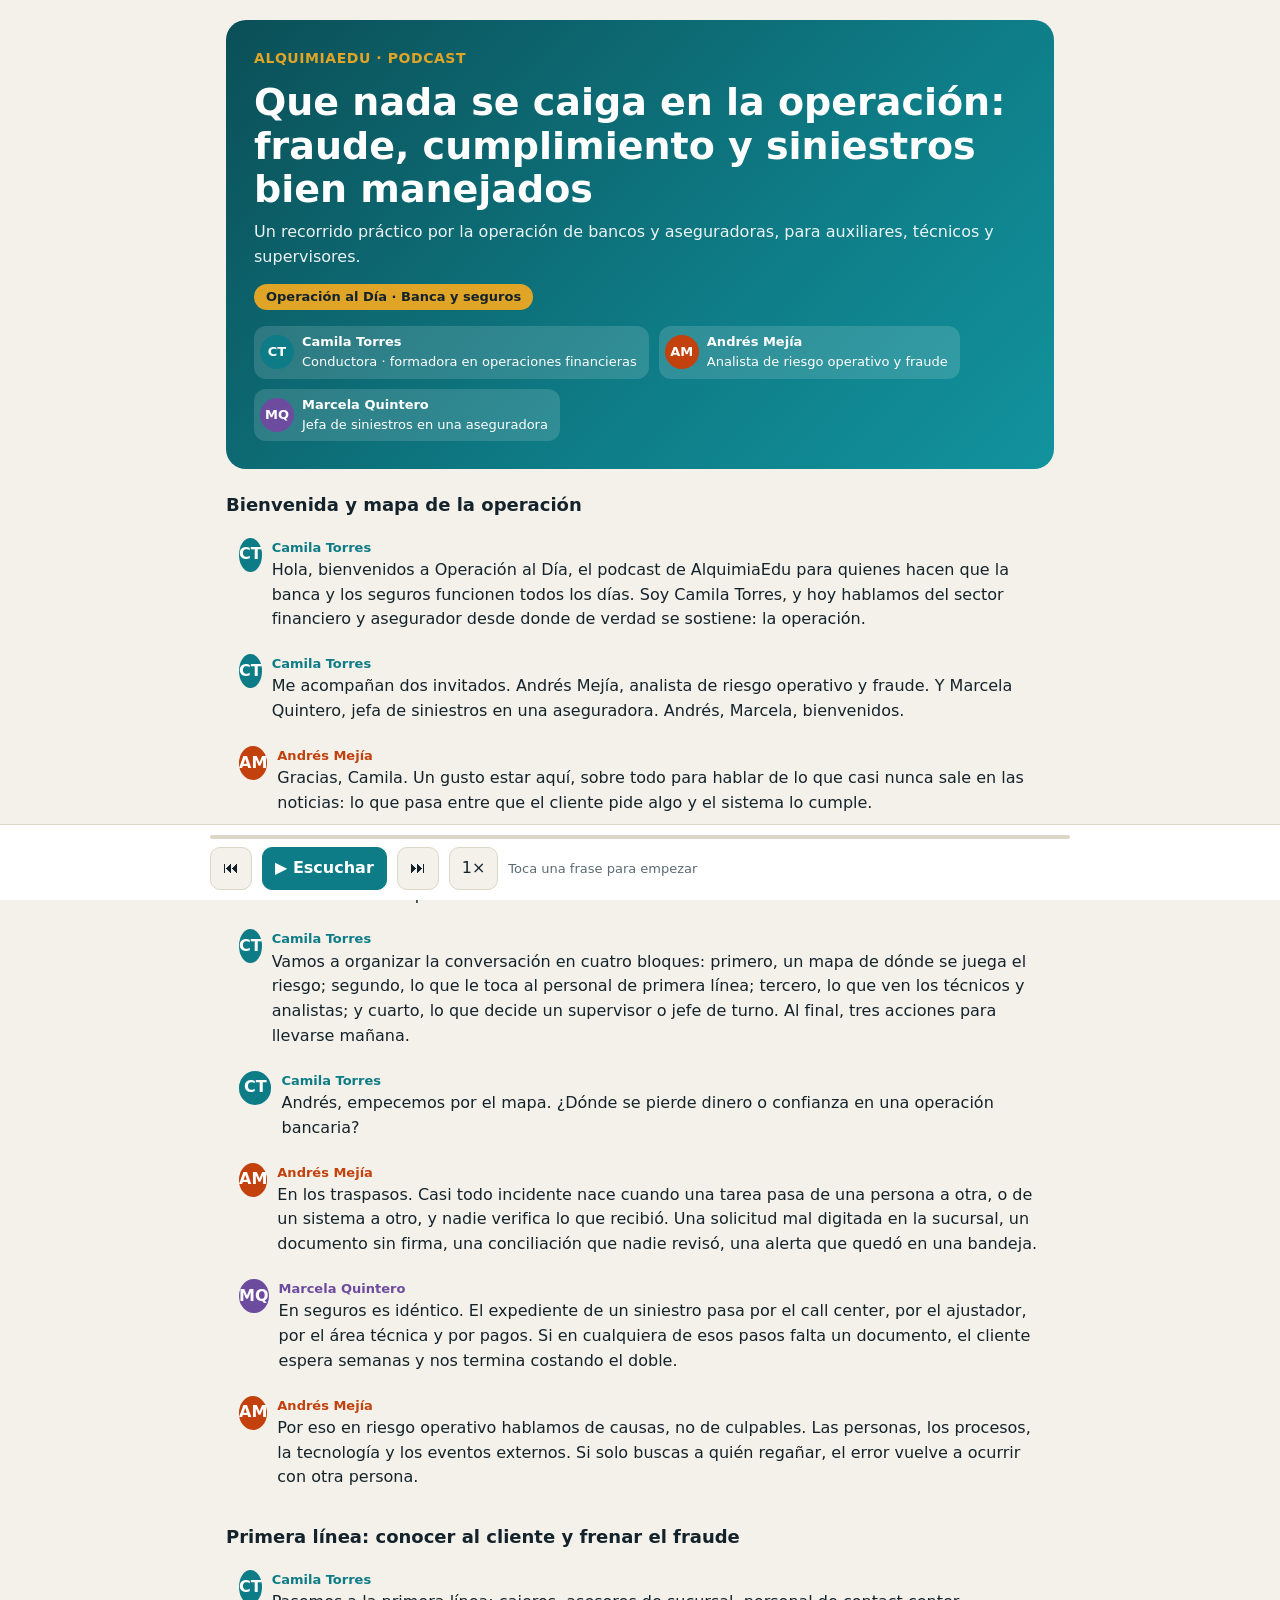
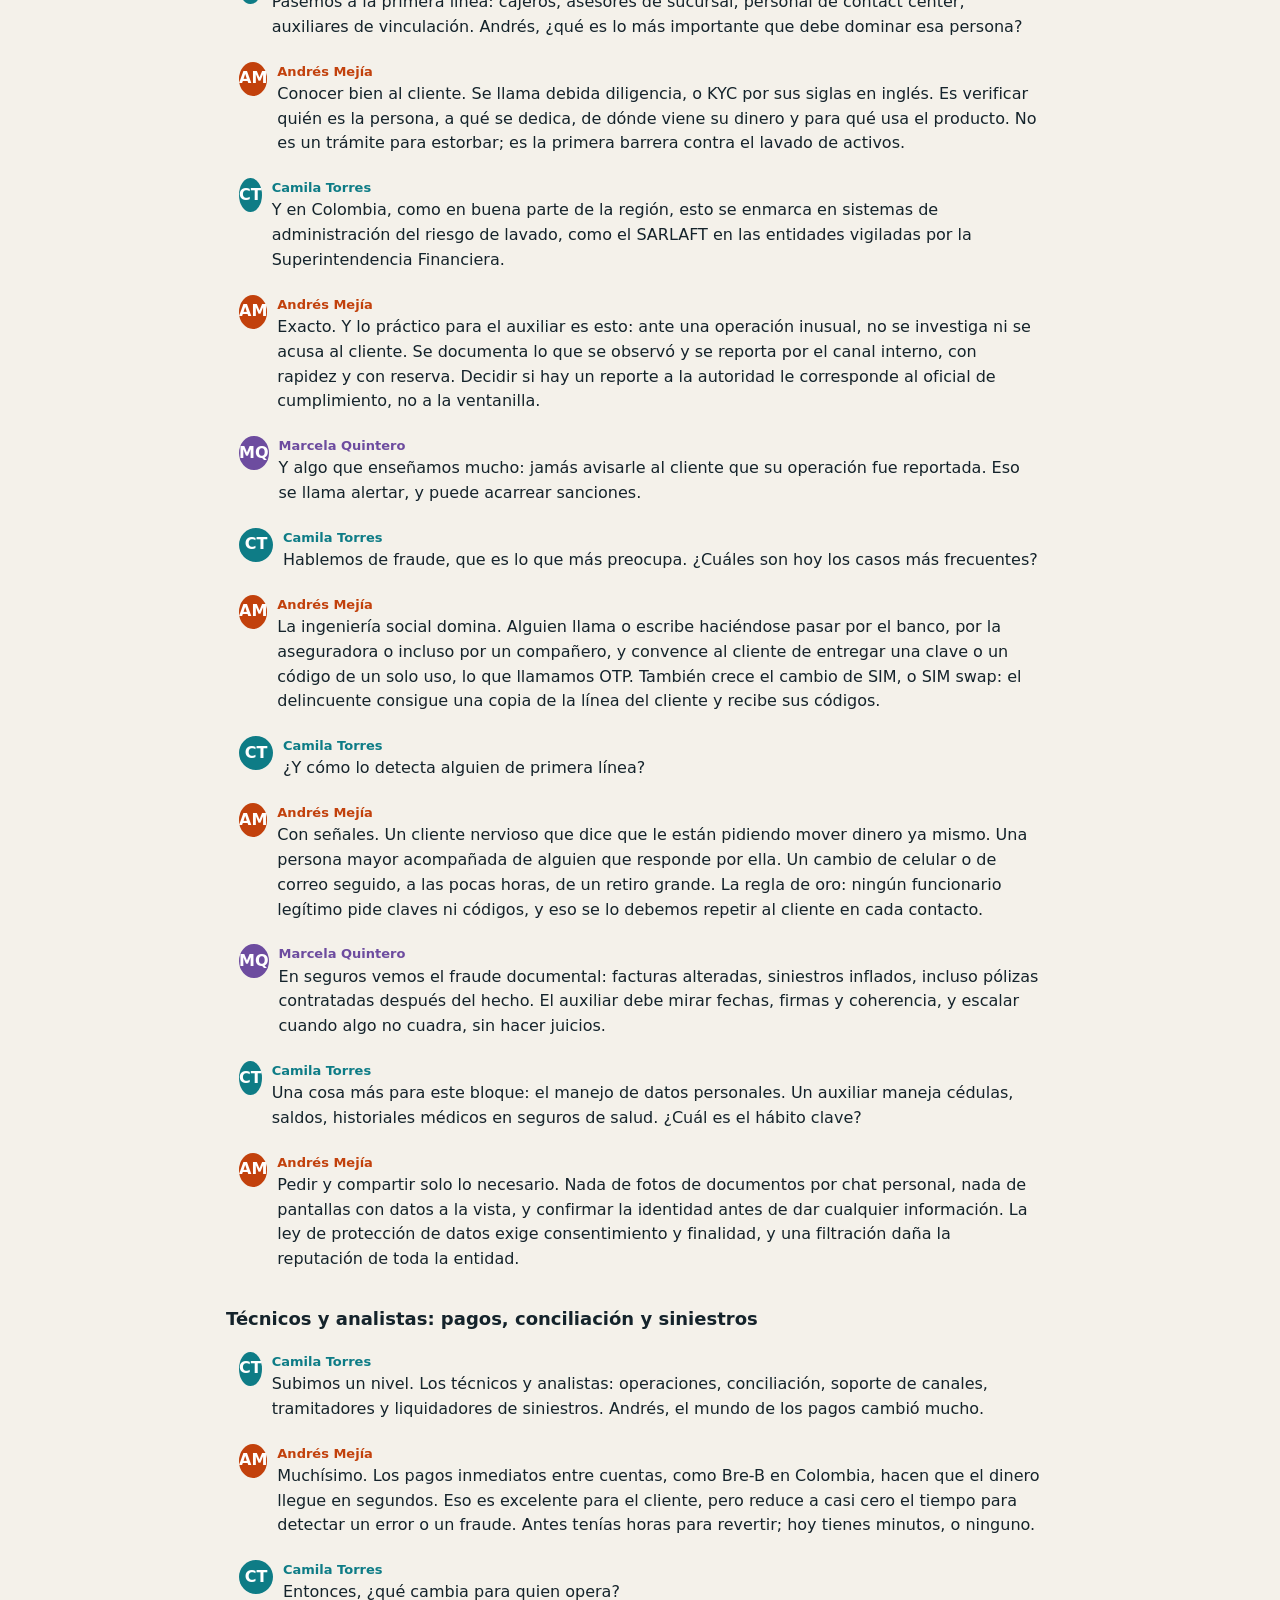
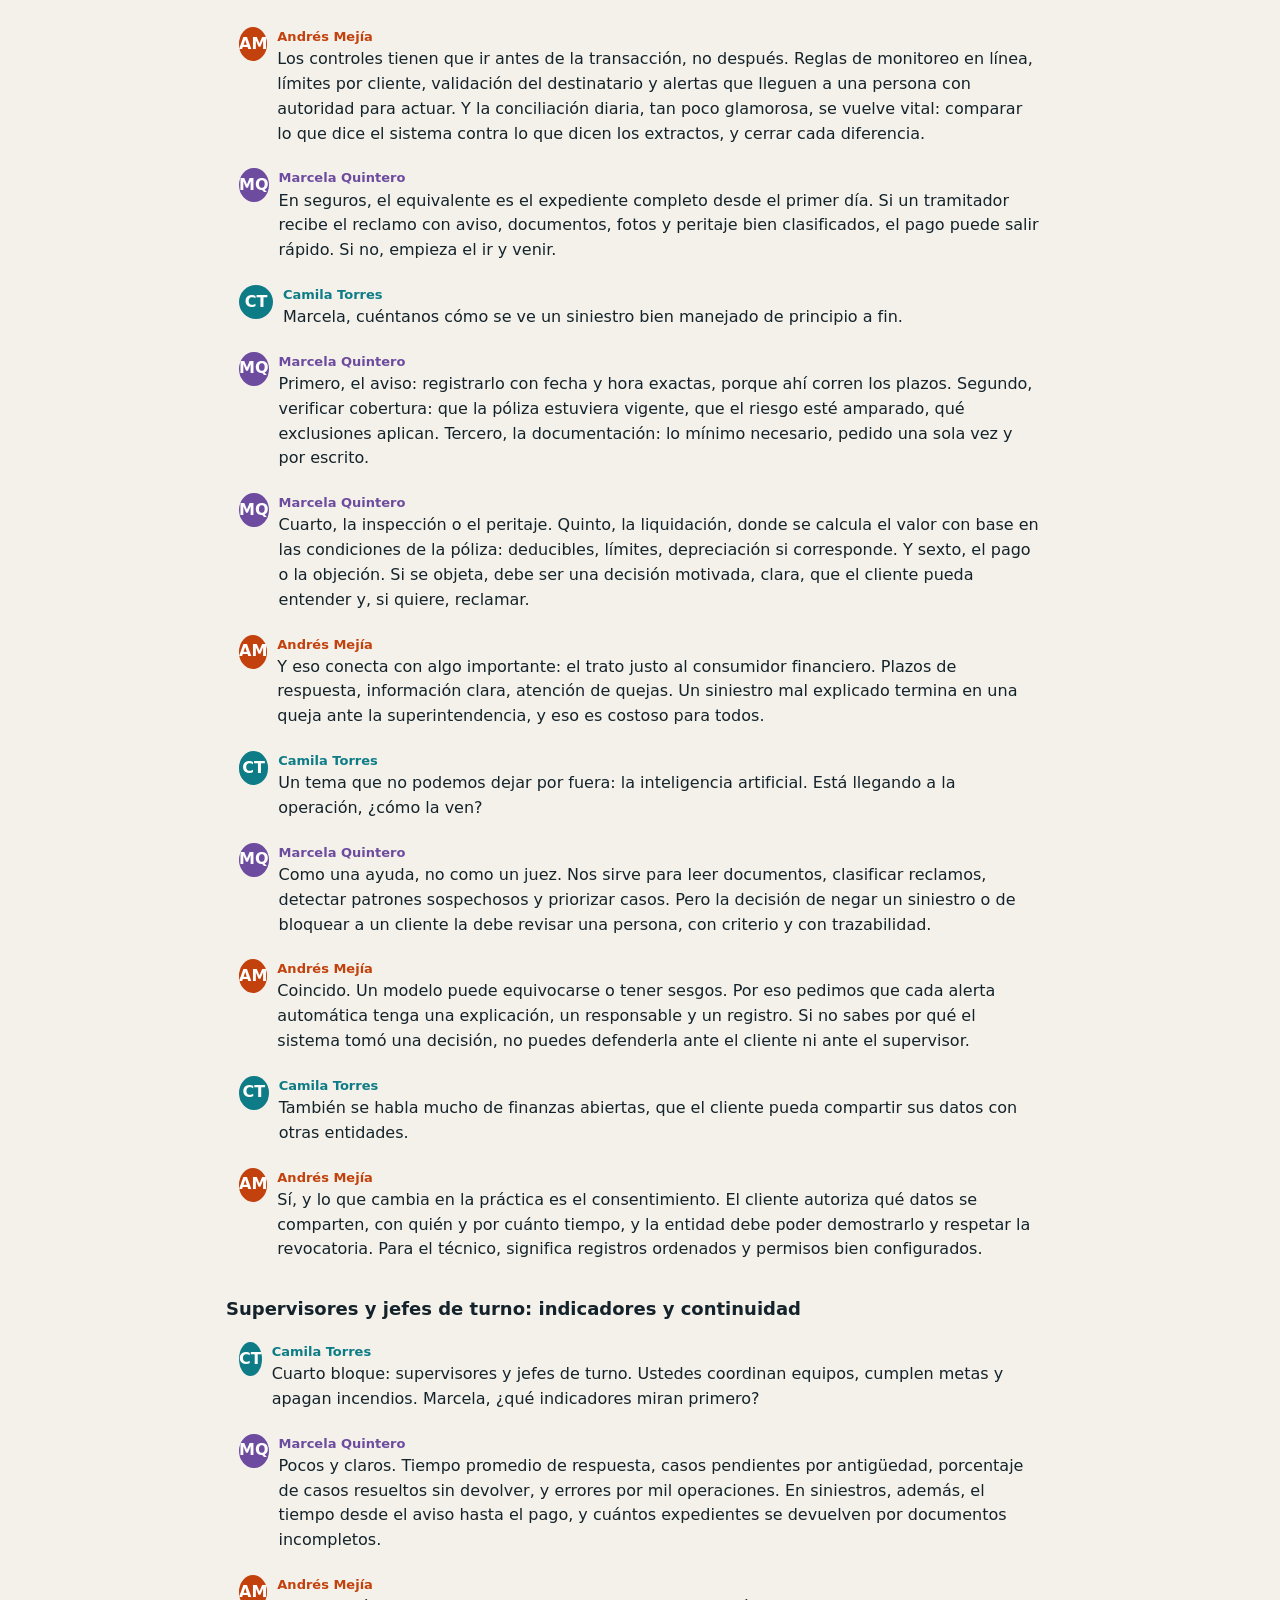
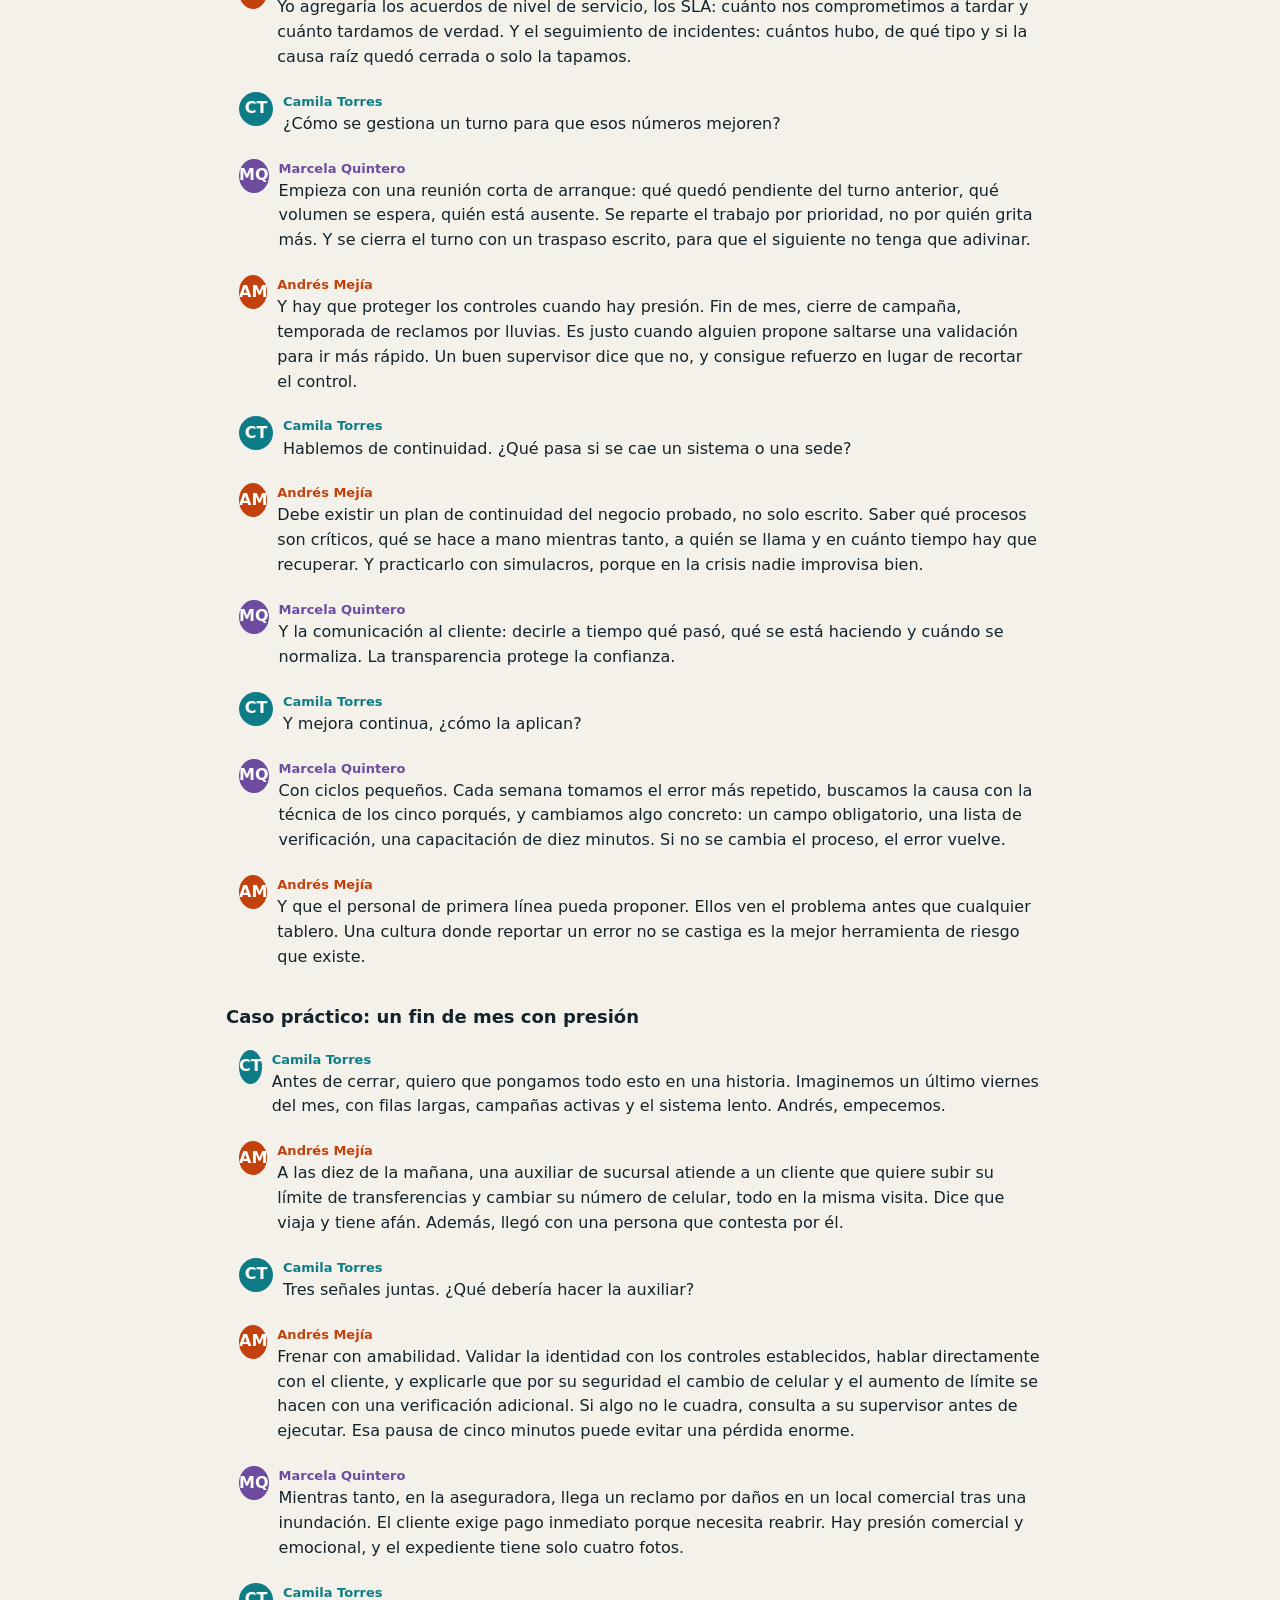
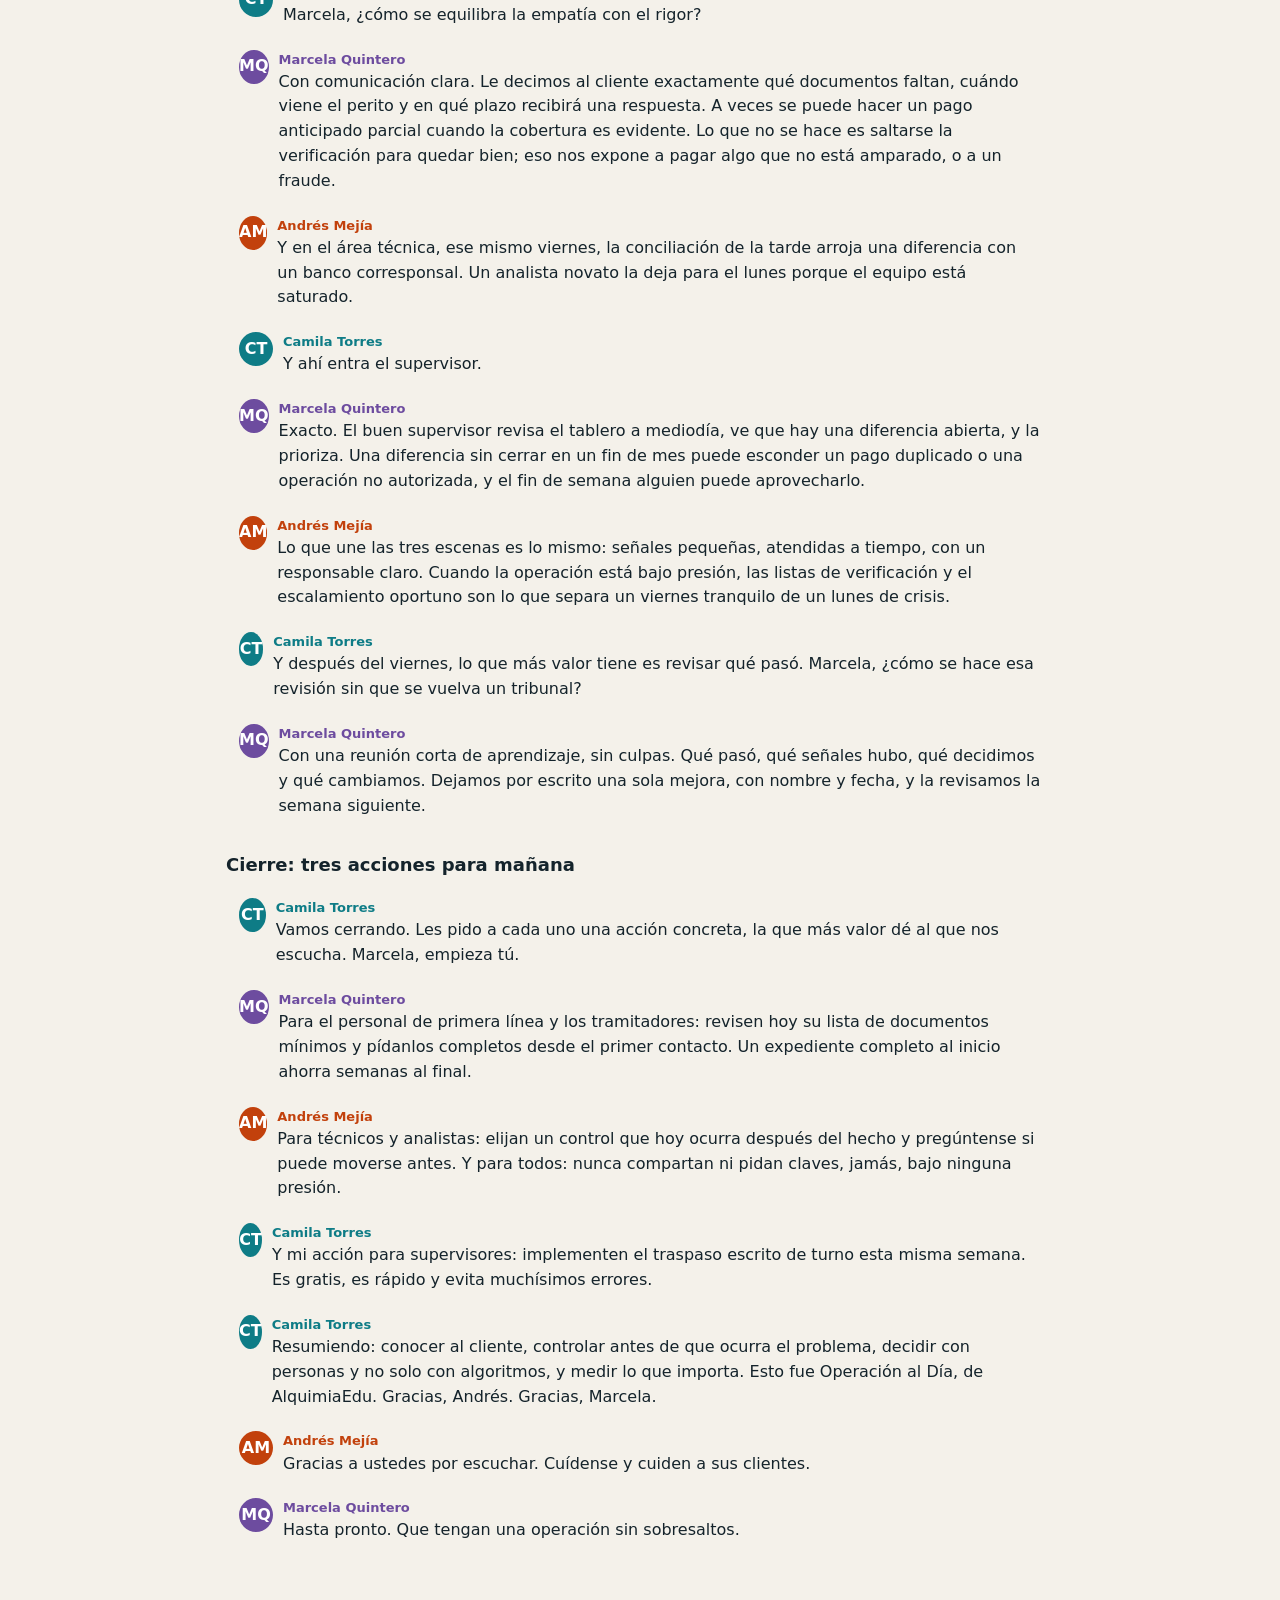
==== podcast-banca-seguros/index.html @ 1ac75e1a "Add files via upload" ====
<!doctype html>
<html lang="es">
<head>
<meta charset="utf-8">
<meta name="viewport" content="width=device-width, initial-scale=1">
<title>Operación al Día · Banca y seguros · AlquimiaEdu</title>
<meta name="description" content="Podcast de AlquimiaEdu sobre operación, fraude, cumplimiento y siniestros en banca y seguros.">
<style>
:root{--bg:#f4f1ea;--card:#fff;--ink:#14232b;--mut:#5b6b73;--line:#dcd6c8;--brand:#0e7c86;--acc:#e0a526}
@media(prefers-color-scheme:dark){:root{--bg:#10191e;--card:#17252c;--ink:#eef2f3;--mut:#9db0b8;--line:#2a3d46}}
*{box-sizing:border-box}body{margin:0;background:var(--bg);color:var(--ink);font:16px/1.55 system-ui,"Segoe UI",sans-serif}
.wrap{max-width:860px;margin:0 auto;padding:20px 16px 120px}
.hero{background:linear-gradient(135deg,#0b4f57,#0e7c86 60%,#12939e);color:#fff;border-radius:20px;padding:28px;margin-bottom:20px}
.brand{font-weight:800;letter-spacing:.04em;font-size:14px;color:var(--acc);text-transform:uppercase}
.hero h1{margin:.3em 0 .2em;font-size:clamp(26px,5vw,38px);line-height:1.15}.hero p{margin:.3em 0;opacity:.92}
.tag{display:inline-block;margin-top:10px;background:var(--acc);color:#14232b;font-weight:700;border-radius:99px;padding:3px 12px;font-size:13px}
.cast{display:flex;gap:10px;flex-wrap:wrap;margin:16px 0 0}
.who{display:flex;gap:8px;align-items:center;background:rgba(255,255,255,.14);border-radius:12px;padding:6px 12px 6px 6px;font-size:13px}
.av{width:34px;height:34px;border-radius:50%;display:grid;place-items:center;color:#fff;font-weight:700}
.chap{margin:22px 0 8px;font-weight:800;font-size:18px}
.line{display:flex;gap:10px;padding:10px 12px;border-radius:12px;cursor:pointer;border:1px solid transparent}
.line:hover{background:var(--card)}.line.on{background:var(--card);border-color:var(--brand);box-shadow:0 2px 10px rgba(0,0,0,.08)}
.line b{display:block;font-size:13px}.line span{color:var(--ink)}
.bar{position:fixed;left:0;right:0;bottom:0;background:var(--card);border-top:1px solid var(--line);padding:10px 16px}
.bar .in{max-width:860px;margin:0 auto;display:flex;align-items:center;gap:10px}
button{font:inherit;border:1px solid var(--line);background:var(--bg);color:var(--ink);border-radius:10px;padding:8px 12px;cursor:pointer}
button.play{background:var(--brand);color:#fff;border-color:var(--brand);font-weight:700;min-width:96px}
.now{flex:1;min-width:0;font-size:13px;color:var(--mut);white-space:nowrap;overflow:hidden;text-overflow:ellipsis}
.prog{height:4px;background:var(--line);border-radius:4px;margin-bottom:8px;max-width:860px;margin-inline:auto}.prog i{display:block;height:100%;width:0;background:var(--acc);border-radius:4px}
.msg{background:#fff3d6;color:#5a4300;border-radius:10px;padding:10px 12px;margin:12px 0;font-size:14px}
</style>
</head>
<body>
<div class="wrap">
  <header class="hero">
    <div class="brand">AlquimiaEdu · Podcast</div>
    <h1 id="t"></h1><p id="l"></p>
    <span class="tag" id="tag"></span>
    <div class="cast" id="cast"></div>
  </header>
  <div class="msg" id="msg" hidden>Aún no hay audio generado. En GitHub ve a Actions → «Generar voz del podcast» → Run workflow.</div>
  <main id="list"></main>
</div>
<div class="bar"><div class="prog"><i id="pb"></i></div><div class="in">
  <button id="prev" aria-label="Anterior">⏮</button><button class="play" id="play">▶ Escuchar</button><button id="next" aria-label="Siguiente">⏭</button>
  <button id="spd">1×</button><div class="now" id="now">Toca una frase para empezar</div></div></div>
<script src="content.js"></script>
<script>
const P=PODCAST,$=s=>document.querySelector(s);
const hash=s=>{s=s.trim();let h=5381;for(const c of s)h=(((h<<5)+h)+c.codePointAt(0))>>>0;return h.toString(16)};
const all=[];let i=0,playing=false,rate=1;const a=new Audio();a.preload="auto";
$("#t").textContent=P.title;$("#l").textContent=P.lead;$("#tag").textContent=P.show+" · "+P.sector;
const ini=n=>n.split(" ").map(x=>x[0]).join("");
Object.values(P.speakers).forEach(s=>{$("#cast").insertAdjacentHTML("beforeend",`<div class="who"><div class="av" style="background:${s.color}">${ini(s.name)}</div><div><b>${s.name}</b><br>${s.role}</div></div>`)});
P.chapters.forEach(c=>{const h=document.createElement("div");h.className="chap";h.textContent=c.title;$("#list").append(h);
 c.lines.forEach(([sp,tx])=>{const k=all.length,s=P.speakers[sp],d=document.createElement("div");d.className="line";
  d.innerHTML=`<div class="av" style="background:${s.color}">${ini(s.name)}</div><div><b style="color:${s.color}">${s.name}</b><span>${tx}</span></div>`;
  d.onclick=()=>{go(k,true)};$("#list").append(d);all.push({sp,tx,el:d,src:"audio/"+hash(tx)+".mp3"})})});
function go(k,start){i=Math.max(0,Math.min(all.length-1,k));const it=all[i];
 document.querySelectorAll(".line.on").forEach(e=>e.classList.remove("on"));it.el.classList.add("on");
 it.el.scrollIntoView({block:"center",behavior:"smooth"});$("#now").textContent=P.speakers[it.sp].name+" · "+it.tx;
 $("#pb").style.width=(i/all.length*100)+"%";a.src=it.src;a.playbackRate=rate;
 if(start||playing){playing=true;a.play().catch(()=>{$("#msg").hidden=false});$("#play").textContent="⏸ Pausa"}}
a.onended=()=>{i<all.length-1?go(i+1):(playing=false,$("#play").textContent="▶ Escuchar")};
a.onerror=()=>{$("#msg").hidden=false};
$("#play").onclick=()=>{if(playing){a.pause();playing=false;$("#play").textContent="▶ Escuchar"}else{if(!a.src)go(0,true);else{playing=true;a.play();$("#play").textContent="⏸ Pausa"}}};
$("#prev").onclick=()=>go(i-1,true);$("#next").onclick=()=>go(i+1,true);
$("#spd").onclick=()=>{rate=rate>=1.5?0.85:rate+(rate<1?0.15:0.25);a.playbackRate=rate;$("#spd").textContent=rate.toFixed(2).replace(/0$/,"").replace(/\.$/,"")+"×"};
</script>
</body>
</html>
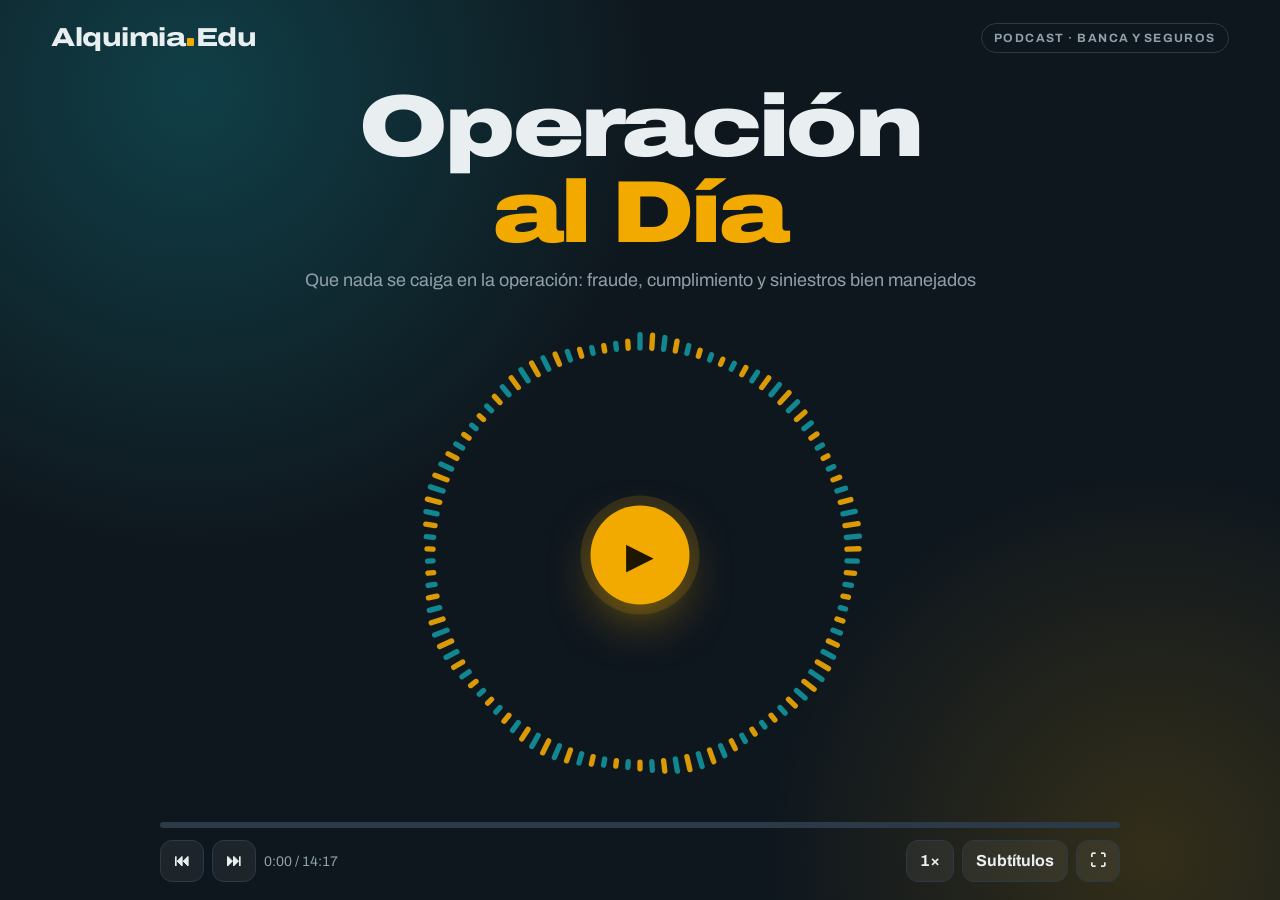
==== commit 004c95b8: "Add files via upload" ====
--- a/podcast-banca-seguros/index.html
+++ b/podcast-banca-seguros/index.html
@@ -2,70 +2,106 @@
 <html lang="es">
 <head>
 <meta charset="utf-8">
-<meta name="viewport" content="width=device-width, initial-scale=1">
+<meta name="viewport" content="width=device-width, initial-scale=1, viewport-fit=cover">
 <title>Operación al Día · Banca y seguros · AlquimiaEdu</title>
 <meta name="description" content="Podcast de AlquimiaEdu sobre operación, fraude, cumplimiento y siniestros en banca y seguros.">
+<meta name="theme-color" content="#0f171e">
+<link rel="preconnect" href="https://fonts.googleapis.com">
+<link rel="preconnect" href="https://fonts.gstatic.com" crossorigin>
+<link href="https://fonts.googleapis.com/css2?family=Archivo:wdth,wght@62..125,400..900&display=swap" rel="stylesheet">
 <style>
-:root{--bg:#f4f1ea;--card:#fff;--ink:#14232b;--mut:#5b6b73;--line:#dcd6c8;--brand:#0e7c86;--acc:#e0a526}
-@media(prefers-color-scheme:dark){:root{--bg:#10191e;--card:#17252c;--ink:#eef2f3;--mut:#9db0b8;--line:#2a3d46}}
-*{box-sizing:border-box}body{margin:0;background:var(--bg);color:var(--ink);font:16px/1.55 system-ui,"Segoe UI",sans-serif}
-.wrap{max-width:860px;margin:0 auto;padding:20px 16px 120px}
-.hero{background:linear-gradient(135deg,#0b4f57,#0e7c86 60%,#12939e);color:#fff;border-radius:20px;padding:28px;margin-bottom:20px}
-.brand{font-weight:800;letter-spacing:.04em;font-size:14px;color:var(--acc);text-transform:uppercase}
-.hero h1{margin:.3em 0 .2em;font-size:clamp(26px,5vw,38px);line-height:1.15}.hero p{margin:.3em 0;opacity:.92}
-.tag{display:inline-block;margin-top:10px;background:var(--acc);color:#14232b;font-weight:700;border-radius:99px;padding:3px 12px;font-size:13px}
-.cast{display:flex;gap:10px;flex-wrap:wrap;margin:16px 0 0}
-.who{display:flex;gap:8px;align-items:center;background:rgba(255,255,255,.14);border-radius:12px;padding:6px 12px 6px 6px;font-size:13px}
-.av{width:34px;height:34px;border-radius:50%;display:grid;place-items:center;color:#fff;font-weight:700}
-.chap{margin:22px 0 8px;font-weight:800;font-size:18px}
-.line{display:flex;gap:10px;padding:10px 12px;border-radius:12px;cursor:pointer;border:1px solid transparent}
-.line:hover{background:var(--card)}.line.on{background:var(--card);border-color:var(--brand);box-shadow:0 2px 10px rgba(0,0,0,.08)}
-.line b{display:block;font-size:13px}.line span{color:var(--ink)}
-.bar{position:fixed;left:0;right:0;bottom:0;background:var(--card);border-top:1px solid var(--line);padding:10px 16px}
-.bar .in{max-width:860px;margin:0 auto;display:flex;align-items:center;gap:10px}
-button{font:inherit;border:1px solid var(--line);background:var(--bg);color:var(--ink);border-radius:10px;padding:8px 12px;cursor:pointer}
-button.play{background:var(--brand);color:#fff;border-color:var(--brand);font-weight:700;min-width:96px}
-.now{flex:1;min-width:0;font-size:13px;color:var(--mut);white-space:nowrap;overflow:hidden;text-overflow:ellipsis}
-.prog{height:4px;background:var(--line);border-radius:4px;margin-bottom:8px;max-width:860px;margin-inline:auto}.prog i{display:block;height:100%;width:0;background:var(--acc);border-radius:4px}
-.msg{background:#fff3d6;color:#5a4300;border-radius:10px;padding:10px 12px;margin:12px 0;font-size:14px}
+:root{--bg:#0f171e;--ink:#e9eef0;--mut:#8fa0aa;--line:#2b3a46;--andon:#f2a900;--teal:#12939e}
+*{box-sizing:border-box}
+html,body{height:100%;margin:0}
+body{background:var(--bg);color:var(--ink);font:16px/1.5 "Archivo","Helvetica Neue",Arial,system-ui,sans-serif;-webkit-font-smoothing:antialiased;overflow:hidden}
+.app{position:fixed;inset:0;display:grid;grid-template-columns:minmax(0,1fr);grid-template-rows:auto auto 1fr auto auto;padding:max(18px,env(safe-area-inset-top)) clamp(18px,4vw,56px) max(18px,env(safe-area-inset-bottom));
+ background:radial-gradient(60vmax 60vmax at 15% 10%,rgba(18,147,158,.32),transparent 60%),radial-gradient(50vmax 50vmax at 90% 95%,rgba(242,169,0,.16),transparent 60%),var(--bg)}
+.top{display:flex;align-items:center;justify-content:space-between;gap:12px}
+.brand{display:inline-flex;align-items:baseline;font-weight:800;font-stretch:125%;font-size:clamp(18px,2.2vw,26px);letter-spacing:-.02em;white-space:nowrap}
+.brand i{display:inline-block;width:.3em;height:.3em;background:var(--andon);margin:0 .06em;border-radius:1px}
+.pill{font-size:12px;font-weight:700;letter-spacing:.12em;text-transform:uppercase;color:var(--mut);border:1px solid var(--line);border-radius:99px;padding:5px 12px}
+.hero{text-align:center;padding-top:clamp(8px,3vh,32px)}
+.hero h1{margin:0;font-weight:900;font-stretch:125%;font-size:clamp(30px,min(7vw,10.5vh),88px);line-height:.98;letter-spacing:-.03em}
+.hero h1 em{font-style:normal;color:var(--andon)}
+.hero p{margin:.6em auto 0;max-width:38em;color:var(--mut);font-size:clamp(13px,1.6vw,18px)}
+.viz{position:relative;min-height:0}
+.viz canvas{position:absolute;left:0;right:0;top:-14%;bottom:-14%;width:100%;height:128%;pointer-events:none}
+#play{position:absolute;left:50%;top:50%;transform:translate(-50%,-50%);width:clamp(72px,11vmin,112px);height:clamp(72px,11vmin,112px);border-radius:50%;border:0;background:var(--andon);color:#1d1600;font-size:clamp(26px,4vmin,42px);cursor:pointer;box-shadow:0 0 0 10px rgba(242,169,0,.15),0 20px 50px -10px rgba(242,169,0,.5);transition:transform .15s}
+#play:hover{transform:translate(-50%,-50%) scale(1.05)}
+.cc{min-height:0;max-width:960px;width:100%;margin:0 auto;text-align:center;font-size:clamp(16px,2.4vw,26px);line-height:1.35;font-weight:500;display:none;padding:0 4px 10px;max-height:24vh;overflow:auto}
+.cc.on{display:block}.cc small{display:block;font-size:.5em;letter-spacing:.14em;text-transform:uppercase;color:var(--andon);font-weight:800;margin-bottom:4px}
+.bar{max-width:960px;width:100%;margin:0 auto}
+.pr{height:6px;background:var(--line);border-radius:6px;cursor:pointer;position:relative;margin:6px 0 12px}
+.pr i{position:absolute;left:0;top:0;bottom:0;width:0;background:linear-gradient(90deg,var(--teal),var(--andon));border-radius:6px}
+.row{display:flex;align-items:center;gap:8px}.row .sp{flex:1}
+.time{font-variant-numeric:tabular-nums;color:var(--mut);font-size:14px;min-width:7.5em}
+button.c{font:inherit;font-weight:700;color:var(--ink);background:rgba(255,255,255,.06);border:1px solid var(--line);border-radius:12px;padding:8px 13px;cursor:pointer}
+button.c:hover{background:rgba(255,255,255,.12)}button.c[aria-pressed=true]{background:var(--andon);color:#1d1600;border-color:var(--andon)}
+button:focus-visible{outline:3px solid var(--andon);outline-offset:2px}
+.tag{display:none;font-size:11px;color:var(--mut)}
+@media(max-width:560px){.pill{font-size:10px;padding:4px 9px;letter-spacing:.06em}.time{min-width:0;font-size:12px}button.c{padding:8px 10px}.row{gap:6px}.tag{display:none!important}}
+@media(max-height:560px){.hero p{display:none}}
 </style>
 </head>
 <body>
-<div class="wrap">
-  <header class="hero">
-    <div class="brand">AlquimiaEdu · Podcast</div>
-    <h1 id="t"></h1><p id="l"></p>
-    <span class="tag" id="tag"></span>
-    <div class="cast" id="cast"></div>
-  </header>
-  <div class="msg" id="msg" hidden>Aún no hay audio generado. En GitHub ve a Actions → «Generar voz del podcast» → Run workflow.</div>
-  <main id="list"></main>
+<div class="app" id="app">
+  <div class="top"><span class="brand">Alquimia<i></i>Edu</span><span class="pill">Podcast · Banca y seguros</span></div>
+  <div class="hero"><h1>Operación<br><em>al Día</em></h1><p id="ttl"></p></div>
+  <div class="viz"><canvas id="wv"></canvas><button id="play" aria-label="Reproducir">▶</button></div>
+  <div class="cc" id="cc" aria-live="polite"></div>
+  <div class="bar">
+    <div class="pr" id="pr"><i id="pb"></i></div>
+    <div class="row">
+      <button class="c" id="prev" aria-label="Anterior">⏮</button>
+      <button class="c" id="next" aria-label="Siguiente">⏭</button>
+      <span class="time" id="tm">0:00 / 0:00</span><span class="tag" id="tag">Voz del navegador</span><span class="sp"></span>
+      <button class="c" id="spd" aria-label="Velocidad">1×</button>
+      <button class="c" id="ccb" aria-pressed="false">Subtítulos</button>
+      <button class="c" id="fs" aria-label="Pantalla completa">⛶</button>
+    </div>
+  </div>
 </div>
-<div class="bar"><div class="prog"><i id="pb"></i></div><div class="in">
-  <button id="prev" aria-label="Anterior">⏮</button><button class="play" id="play">▶ Escuchar</button><button id="next" aria-label="Siguiente">⏭</button>
-  <button id="spd">1×</button><div class="now" id="now">Toca una frase para empezar</div></div></div>
 <script src="content.js"></script>
 <script>
-const P=PODCAST,$=s=>document.querySelector(s);
+const P=PODCAST,$=s=>document.querySelector(s),all=[];
 const hash=s=>{s=s.trim();let h=5381;for(const c of s)h=(((h<<5)+h)+c.codePointAt(0))>>>0;return h.toString(16)};
-const all=[];let i=0,playing=false,rate=1;const a=new Audio();a.preload="auto";
-$("#t").textContent=P.title;$("#l").textContent=P.lead;$("#tag").textContent=P.show+" · "+P.sector;
-const ini=n=>n.split(" ").map(x=>x[0]).join("");
-Object.values(P.speakers).forEach(s=>{$("#cast").insertAdjacentHTML("beforeend",`<div class="who"><div class="av" style="background:${s.color}">${ini(s.name)}</div><div><b>${s.name}</b><br>${s.role}</div></div>`)});
-P.chapters.forEach(c=>{const h=document.createElement("div");h.className="chap";h.textContent=c.title;$("#list").append(h);
- c.lines.forEach(([sp,tx])=>{const k=all.length,s=P.speakers[sp],d=document.createElement("div");d.className="line";
-  d.innerHTML=`<div class="av" style="background:${s.color}">${ini(s.name)}</div><div><b style="color:${s.color}">${s.name}</b><span>${tx}</span></div>`;
-  d.onclick=()=>{go(k,true)};$("#list").append(d);all.push({sp,tx,el:d,src:"audio/"+hash(tx)+".mp3"})})});
-function go(k,start){i=Math.max(0,Math.min(all.length-1,k));const it=all[i];
- document.querySelectorAll(".line.on").forEach(e=>e.classList.remove("on"));it.el.classList.add("on");
- it.el.scrollIntoView({block:"center",behavior:"smooth"});$("#now").textContent=P.speakers[it.sp].name+" · "+it.tx;
- $("#pb").style.width=(i/all.length*100)+"%";a.src=it.src;a.playbackRate=rate;
- if(start||playing){playing=true;a.play().catch(()=>{$("#msg").hidden=false});$("#play").textContent="⏸ Pausa"}}
-a.onended=()=>{i<all.length-1?go(i+1):(playing=false,$("#play").textContent="▶ Escuchar")};
-a.onerror=()=>{$("#msg").hidden=false};
-$("#play").onclick=()=>{if(playing){a.pause();playing=false;$("#play").textContent="▶ Escuchar"}else{if(!a.src)go(0,true);else{playing=true;a.play();$("#play").textContent="⏸ Pausa"}}};
+const fmt=t=>{t=Math.max(0,Math.round(t));return Math.floor(t/60)+":"+String(t%60).padStart(2,"0")};
+let i=0,playing=false,rate=1,tok=0,useTTS=false,vox={};const dur={},a=new Audio();a.preload="auto";
+$("#ttl").textContent=P.title;
+P.chapters.forEach(c=>c.lines.forEach(([sp,tx])=>all.push({sp,tx,src:"audio/"+hash(tx)+".mp3"})));
+const est=l=>dur[l.src]||l.tx.split(/\s+/).length/2.6,total=()=>all.reduce((n,l)=>n+est(l),0);
+function pickVoices(){const v=(speechSynthesis.getVoices()||[]).filter(x=>/^es/i.test(x.lang)),g=v.filter(x=>/google/i.test(x.name)),pool=g.length?g:v;
+ const fem=pool.filter(x=>/female|mujer|sabina|helena|paulina|monica|mónica|elena|laura|google/i.test(x.name)),mas=pool.filter(x=>/male|hombre|jorge|diego|pablo|raul|raúl|juan|carlos/i.test(x.name));
+ vox={camila:{v:fem[0]||pool[0],p:1.12},andres:{v:mas[0]||pool[1]||pool[0],p:.82},marcela:{v:fem[1]||pool[2]||pool[0],p:.98}}}
+if("speechSynthesis" in window){pickVoices();speechSynthesis.onvoiceschanged=pickVoices}
+function show(){const l=all[i];$("#cc").innerHTML=`<small>${P.speakers[l.sp].name}</small>${l.tx}`;$("#tag").style.display=useTTS?"inline":"none";upd()}
+function upd(){const pre=all.slice(0,i).reduce((n,l)=>n+est(l),0),cur=useTTS?0:(a.currentTime||0),T=total();
+ $("#pb").style.width=Math.min(100,(pre+cur)/T*100)+"%";$("#tm").textContent=fmt(pre+cur)+" / "+fmt(T)}
+function setPlay(p){playing=p;$("#play").textContent=p?"⏸":"▶";$("#play").setAttribute("aria-label",p?"Pausar":"Reproducir")}
+function speak(l,my){useTTS=true;show();
+ if(!("speechSynthesis" in window))return setTimeout(()=>{if(my===tok)finish()},Math.max(2500,est(l)*1000/rate));
+ speechSynthesis.cancel();const u=new SpeechSynthesisUtterance(l.tx),c=vox[l.sp]||{};u.lang="es-ES";if(c.v){u.voice=c.v;u.lang=c.v.lang}u.rate=rate;u.pitch=c.p||1;
+ u.onend=()=>{if(my===tok)finish()};u.onerror=()=>{if(my===tok&&playing)finish()};speechSynthesis.speak(u)}
+function finish(){i<all.length-1?go(i+1,true):(setPlay(false),i=0,show())}
+function go(k,start){i=Math.max(0,Math.min(all.length-1,k));const my=++tok,l=all[i];a.pause();if("speechSynthesis" in window)speechSynthesis.cancel();
+ useTTS=false;show();if(!(start||playing))return;setPlay(true);
+ a.onerror=()=>{if(my===tok)speak(l,my)};a.onloadedmetadata=()=>{if(isFinite(a.duration))dur[l.src]=a.duration};
+ a.onended=()=>{if(my===tok)finish()};a.src=l.src;a.playbackRate=rate;a.play().catch(()=>{if(my===tok&&!useTTS)speak(l,my)})}
+$("#play").onclick=()=>{if(playing){tok++;a.pause();if("speechSynthesis" in window)speechSynthesis.cancel();setPlay(false)}else go(i,true)};
 $("#prev").onclick=()=>go(i-1,true);$("#next").onclick=()=>go(i+1,true);
-$("#spd").onclick=()=>{rate=rate>=1.5?0.85:rate+(rate<1?0.15:0.25);a.playbackRate=rate;$("#spd").textContent=rate.toFixed(2).replace(/0$/,"").replace(/\.$/,"")+"×"};
+$("#pr").onclick=e=>{const r=e.currentTarget.getBoundingClientRect(),t=(e.clientX-r.left)/r.width*total();let n=0,k=0;for(;k<all.length-1;k++){n+=est(all[k]);if(n>t)break}go(k,true)};
+$("#spd").onclick=()=>{rate=rate>=1.5?.85:rate<1?1:rate+.25;a.playbackRate=rate;$("#spd").textContent=rate+"×"};
+$("#ccb").onclick=e=>{const on=e.currentTarget.getAttribute("aria-pressed")!=="true";e.currentTarget.setAttribute("aria-pressed",on);$("#cc").classList.toggle("on",on)};
+$("#fs").onclick=()=>{document.fullscreenElement?document.exitFullscreen():document.documentElement.requestFullscreen?.()};
+document.onkeydown=e=>{if(e.code==="Space"){e.preventDefault();$("#play").click()}else if(e.key==="ArrowRight")go(i+1,true);else if(e.key==="ArrowLeft")go(i-1,true)};
+a.ontimeupdate=upd;
+const cv=$("#wv"),cx=cv.getContext("2d");let ph=0;
+(function draw(){const d=devicePixelRatio||1,w=cv.width=cv.clientWidth*d,h=cv.height=cv.clientHeight*d,n=110,R=Math.min(w,h)*.31,L=Math.min(w,h)*.2;
+ cx.clearRect(0,0,w,h);cx.translate(w/2,h/2);ph+=playing?.1:.008;cx.lineCap="round";cx.lineWidth=Math.max(2,R*2*Math.PI/n*.45);
+ for(let k=0;k<n;k++){const ang=k/n*Math.PI*2-Math.PI/2,e=playing?.2+.8*Math.abs(Math.sin(k*.35+ph)*Math.cos(k*.11-ph*.8)):.07+.03*Math.sin(k*.5+ph*5),len=L*e;
+  cx.strokeStyle=k%2?"#f2a900":"#12939e";cx.globalAlpha=.9;cx.beginPath();cx.moveTo(Math.cos(ang)*R,Math.sin(ang)*R);cx.lineTo(Math.cos(ang)*(R+len),Math.sin(ang)*(R+len));cx.stroke()}
+ cx.setTransform(1,0,0,1,0,0);requestAnimationFrame(draw)})();
+show();
 </script>
 </body>
 </html>
